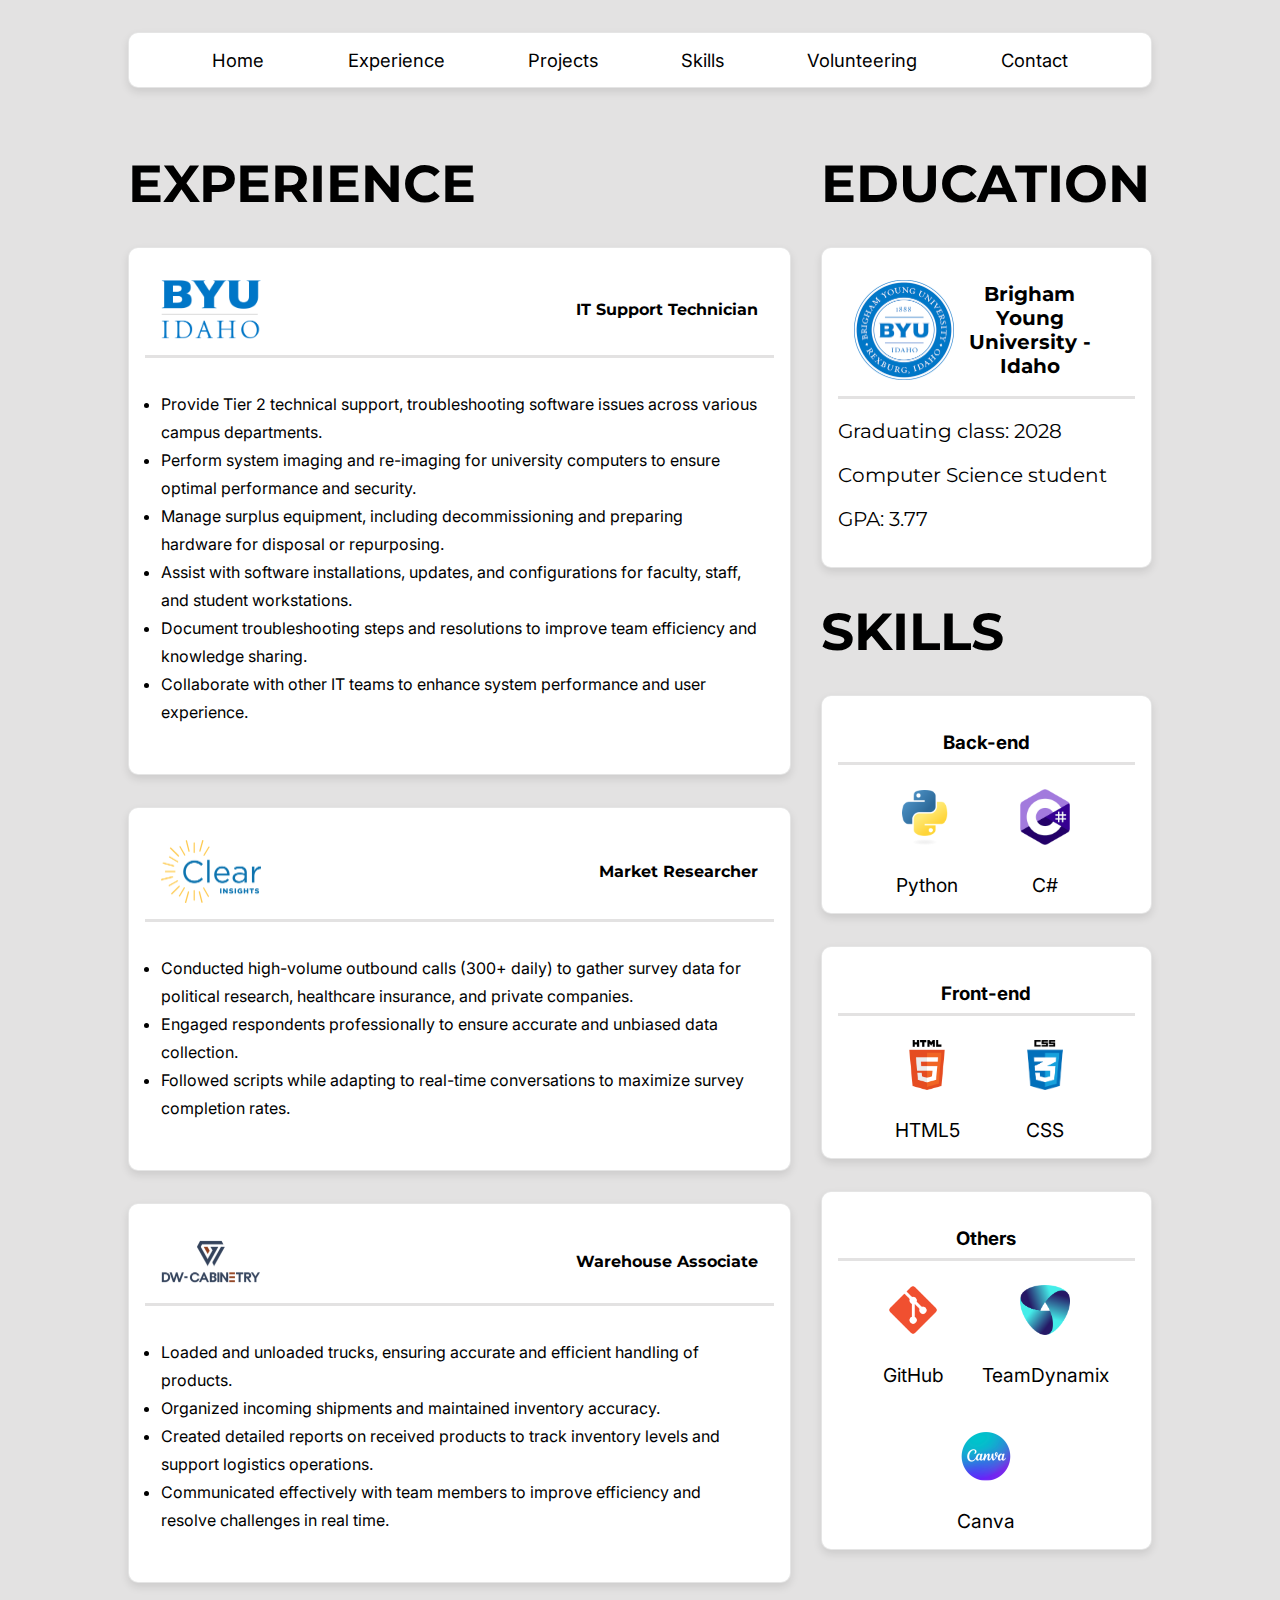
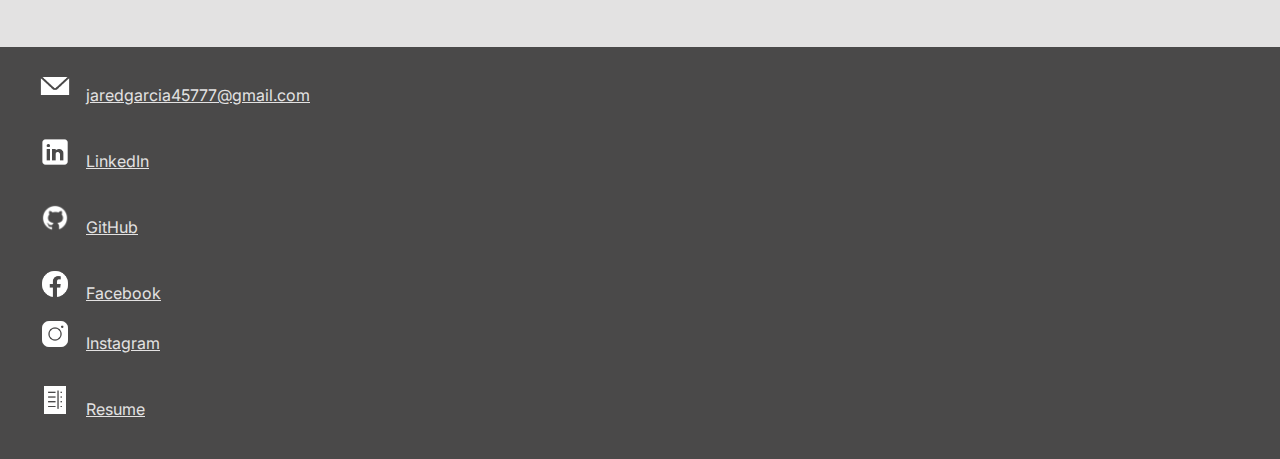
==== experience.html @ 70944065 "home page" ====
<!DOCTYPE html>
<html lang="en">
<head>
  <meta charset="UTF-8" />
  <meta name="viewport" content="width=device-width, initial-scale=1.0" />
  <title>Jared Garcia</title>
  <link rel="stylesheet" href="styles.css" />
</head>

<body>
  <div class="main-content">
    <header>
      <nav class="nav-bar">
        <ul>
          <li><a href="#home">Home</a></li>
          <li><a href="#experience">Experience</a></li>
          <li><a href="#projects">Projects</a></li>
          <li><a href="#skills">Skills</a></li>
          <li><a href="#volunteering">Volunteering</a></li>
          <li><a href="#contact">Contact</a></li>
        </ul>
      </nav>
    </header>

    <main>
      <!-- Experience Section -->
      <section id="experience-skills-grid">
        <section id="experience" class="experience-section">
          <h2 class="section-title">Experience</h2>
  
          <div class="experience-box">
            <div class="experience-header">
              <img src="images/BYUI-logo.png" alt="BYU-Idaho logo" />
              <p>IT Support Technician</p>
            </div>
            <div class="line"></div>
            <ul>
              <li>Provide Tier 2 technical support, troubleshooting software issues across various campus departments.</li>
              <li>Perform system imaging and re-imaging for university computers to ensure optimal performance and security.</li>
              <li>Manage surplus equipment, including decommissioning and preparing hardware for disposal or repurposing.</li>
              <li>Assist with software installations, updates, and configurations for faculty, staff, and student workstations.</li>
              <li>Document troubleshooting steps and resolutions to improve team efficiency and knowledge sharing.</li>
              <li>Collaborate with other IT teams to enhance system performance and user experience.</li>
            </ul>
          </div>
  
          <div class="experience-box">
            <div class="experience-header">
              <img src="images/clear-insights-logo.png" alt="Clear Insights logo" />
              <p>Market Researcher</p>
            </div>
            <div class="line"></div>
            <ul>
              <li>Conducted high-volume outbound calls (300+ daily) to gather survey data for political research, healthcare insurance, and private companies.</li>
              <li>Engaged respondents professionally to ensure accurate and unbiased data collection.</li>
              <li>Followed scripts while adapting to real-time conversations to maximize survey completion rates.</li>
            </ul>
          </div>
  
          <div class="experience-box">
            <div class="experience-header">
              <img src="images/wd-logo.png" alt="Warehouse logo" />
              <p>Warehouse Associate</p>
            </div>
            <div class="line"></div>
            <ul>
              <li>Loaded and unloaded trucks, ensuring accurate and efficient handling of products.</li>
              <li>Organized incoming shipments and maintained inventory accuracy.</li>
              <li>Created detailed reports on received products to track inventory levels and support logistics operations.</li>
              <li>Communicated effectively with team members to improve efficiency and resolve challenges in real time.</li>
            </ul>
          </div>
        </section>
  
        <!-- Education & Skills Section -->
        <section id="skills" class="education-skills-section">
          <h2 class="section-title">Education</h2>
  
          <div class="education-box">
            <div class="education-header">
              <img src="images/byui-logo-2.png" alt="BYU-Idaho logo" />
              <p>Brigham Young University - Idaho</p>
            </div>
            <div class="line"></div>
            <p>Graduating class: 2028</p>
            <p>Computer Science student</p>
            <p>GPA: 3.77</p>
          </div>
  
          <h2 class="section-title">Skills</h2>
  
          <div class="skills-box">
            <h3>Back-end</h3>
            <div class="line"></div>
            <div class="skills-icons">
              <div><img src="images/python-logo.png" alt="Python logo" /><p>Python</p></div>
              <div><img src="images/c-logo.png" alt="c-logo"><p>C#</p></div>
            </div>
          </div>
  
          <div class="skills-box">
            <h3>Front-end</h3>
            <div class="line"></div>
            <div class="skills-icons">
              <div><img src="images/html-logo.png" alt="HTML logo" /><p>HTML5</p></div>
              <div><img src="images/css-logo.png" alt="CSS logo"/><p>CSS</p></div>
            </div>
          </div>
  
          <div class="skills-box">
            <h3>Others</h3>
            <div class="line"></div>
            <div class="skills-icons">
              <div><img src="images/git-logo.png" alt="git-logo"> <p>GitHub</p></div>
              <div><img src="images/TeamDynamix-Icon.png" alt="TeamDynamix-logo"><p>TeamDynamix</p></div>
              <div><img src="images/canva-logo.png" alt=""><p>Canva</p></div>
            </div>
          </div>
        </section>
      </section>
    </main>
  </div>

  <!-- Footer -->
  <footer id="contact">
    <div class="footer-container">
      <a href="mailto:jaredgarcia45777@gmail.com" target="_blank"><img src="images/email-logo.png" alt="Mail icon"/> <p>jaredgarcia45777@gmail.com</p></a>

      <a href="https://www.linkedin.com/in/jared-garcia-orozco/" target="_blank"><img src="images/linkedin-logo.png" alt="LinkedIn logo" /><p>LinkedIn</p></a>

      <a href="https://github.com/jaredgarcia0" target="_blank"><img src="images/github-logo.png" alt="GitHub logo" /><p>GitHub</p></a>

      <a href="https://www.facebook.com/saskeushija.garcia/" target="_blank"><img src="images/facebook-logo.png" alt="Facebook logo" />Facebook</a>

      <a href="https://www.instagram.com/jared.garcia15/" target="_blank"><img src="images/instagram-logo.png" alt="Instagram logo" /><p>Instagram</p></a>

      <a href="Jared Garcia Orozco.pdf" target="_blank"><img src="images/resume-icon.png" alt="Resume icon" /><p>Resume</p></a>
    </div>
  </footer>
</body>
</html>
---- styles.css ----
@import url('https://fonts.googleapis.com/css2?family=Inter:ital,opsz,wght@0,14..32,100..900;1,14..32,100..900&family=Montserrat:ital,wght@0,100..900;1,100..900&display=swap');

:root {
  --background-color-light: #e3e2e2;
  --secondary-background-color-light: #fff;
  --text-color-light: #000;
  --secondary-color-light: #4B0082;

  --background-color-dark: #393E41;
  --text-color-dark: #F6f7eb;
  --secondary-color-dark: #4B0082;
}

body {
  font-family: 'Inter', sans-serif;
  background-color: var(--background-color-light);
  color: var(--text-color-light);
  padding: 0;
  display: grid;
  margin: 0;
}

.main-content{
  width: 80%;
  margin: 0 auto;
} 

/***************** NAVIGATION **************/
.nav-bar {
  margin: 2rem auto;
  background-color: var(--secondary-background-color-light);
  padding: 1rem 0;
  border-radius: 10px;
  box-shadow: 0 4px 8px rgba(0, 0, 0, 0.1);
  border: 1px solid rgba(0, 0, 0, 0.1);
}

.nav-bar ul {
  display: flex;
  justify-content: space-evenly;
  align-items: center;
  list-style-type: none;
  margin: 0;
  padding: 0;
}

.nav-bar ul a {
  font-size: 1.15rem;
  text-decoration: none;
  color: var(--text-color-light);
}

.nav-bar ul a:hover {
  color: var(--secondary-color-light);
}

/***************** HOME HERO **************/
.home-hero {
  display: grid;
  grid-template-columns: 1fr auto;
  align-items: center;
  gap: 0.5rem;
  padding: 1rem 0 3rem;
}

.text-container {
  padding: 0.5rem;
  margin-bottom: 3rem;
}

.home-title {
  font-size: 4rem;
  font-family: 'Montserrat', sans-serif;
  text-align: center;
  margin: 3rem auto 1.5rem;
}

.divider {
  background-color: black;
  width: 350px;
  height: 2px;
  margin: 0 auto;
}

.home-description {
  font-size: 1.6rem;
  text-align: center;
  width: 80%;
  margin: 2rem auto 0;
}

.my-photo-container {
  display: flex;
  justify-content: center;
  padding: 30px;
}

.my-photo {
  width: 250px;
  border-radius: 10%;
}

/**************** EXPEREINCE, EDUCATION & SKILLS GRID ***********/
#experience-skills-grid{
    width: 100%;
    margin: auto;
    display: grid;
    grid-gap: 30px;
    grid-template-columns: 2fr 1fr;
    min-height: 300px;

}



/**************** EXPERIENCE & EDUCATION **************/

.section-title {
  font-size: 3.25rem;
  color: var(--text-color-light);
  text-transform: uppercase;
  font-family: 'Montserrat', sans-serif;
  /* text-align: center; */
  margin: 2rem 0;
}

.experience-box, .education-box, .skills-box {
  background-color: var(--secondary-background-color-light);
  color: black;
  border-radius: 10px;
  margin-bottom: 2rem;
  box-shadow: 0 4px 8px rgba(0, 0, 0, 0.1);
  border: 1px solid rgba(0, 0, 0, 0.1);
  padding: 1rem;
  transition: transform 0.3s ease;
}

.experience-header, .education-header {
  display: flex;
  justify-content: space-between;
  align-items: center;
  margin: 1rem;
}

.experience-header img, .education-header img {
  width: 100px;
}

.experience-header p {
font-weight: bold;
font-family: 'Montserrat', sans-serif;
}

.education-header p{
  padding-right: 5%;
  font-weight: bold;
  margin: auto 0;
  font-family: 'Montserrat', sans-serif;
  text-align: center;
}

.experience-box ul {
  padding: 1rem;
  line-height: 1.75;
}

.education-box p{
    font-family: 'Montserrat', sans-serif;
    font-size: 1.25rem;
}

.line {
  background-color: var(--background-color-light);
  width: 100%;
  height: 3px;
}

/**************** SKILLS **************/

.skills-box {
  display: flex;
  flex-direction: column;
  align-items: center;
  text-align: center;
  flex-wrap: wrap;
  padding: 1rem;
}

.skills-box h3 {
  margin-bottom: 0.5rem;
}

.skills-box img {
  width: 50px;
  margin: 0.5rem;
  padding: 1rem;
  padding-bottom: 1rem;
}

.skills-box p {
  margin: 0.5rem;
}

.skills-icons {
  display: flex;
  justify-content: center;
  align-items: center;
  gap: 20px; /* space between images */
  flex-wrap: wrap; /* Optional: allows wrapping on smaller screens */
}

.skills-icons p{
  padding: 0;
  margin: 0;
  font-size: 1.2rem;
}

/****************** PROJECTS *********************/
.projects-box-grid{
  display: grid;
  grid-template-columns: 1fr 1fr;
  grid-gap: 30px;
}

.projects-box{
  background-color: var(--secondary-background-color-light);
  color: black;
  border-radius: 10px;
  margin-bottom: 2rem;
  box-shadow: 0 4px 8px rgba(0, 0, 0, 0.1);
  border: 1px solid rgba(0, 0, 0, 0.1);
  padding: 1rem;
  transition: transform 0.3s ease;
  display: flex;
  align-items: center;
  flex-direction: column;
}

.projects-box img{
  width: 400px;
  border-radius: 3%;
  transition: transform 0.3s ease, opacity 0.3s ease, box-shadow 0.3s ease;
}

.projects-box img:hover {
  transform: scale(1.05);
  opacity: 0.9;
  box-shadow: 0 8px 16px rgba(0, 0, 0, 0.2);
}

.projects-box h2{
  text-align: center;
}
.projects-box ul{
  line-height: 1.75;
}

/* **************** VOLUNTEERING ***************** */
.volunteering-box{
  background-color: var(--secondary-background-color-light);
  color: black;
  border-radius: 10px;
  margin-bottom: 2rem;
  box-shadow: 0 4px 8px rgba(0, 0, 0, 0.1);
  border: 1px solid rgba(0, 0, 0, 0.1);
  padding: 1rem;
  transition: transform 0.3s ease;
  display: flex;
  align-items: center;
}

.volunteering-box img{
  width: 200px;
  border-radius: 25px;
  padding: 1rem;
}

.volunteering-box h2{
  text-align: center;
}

.volunteering-box ul{
  line-height: 1.75;
}
/**************** FOOTER **************/
footer {
  width: 100%;
  /* height: 150px; */
  background-color: #4a4949;
  color: white;
  text-align: center;
  padding: 1rem;
  margin-top: 2rem;
  display: flex;
  flex-direction: column;
}

.footer-container{
  display: flex;
  flex-direction: column;
  justify-content: flex-start;
  text-align: left;
}
.footer-container a{
  display: flex;
  flex-direction: row;
  align-items: baseline;
  color: var(--background-color-light);
  padding: .5rem;
  width: 0;
}

.footer-container img {
  width: 30px;
  margin: 0 16px;
  align-items: baseline;
}
.footer-container p{
  margin: 0;
  margin-bottom: 16px;
} */ */
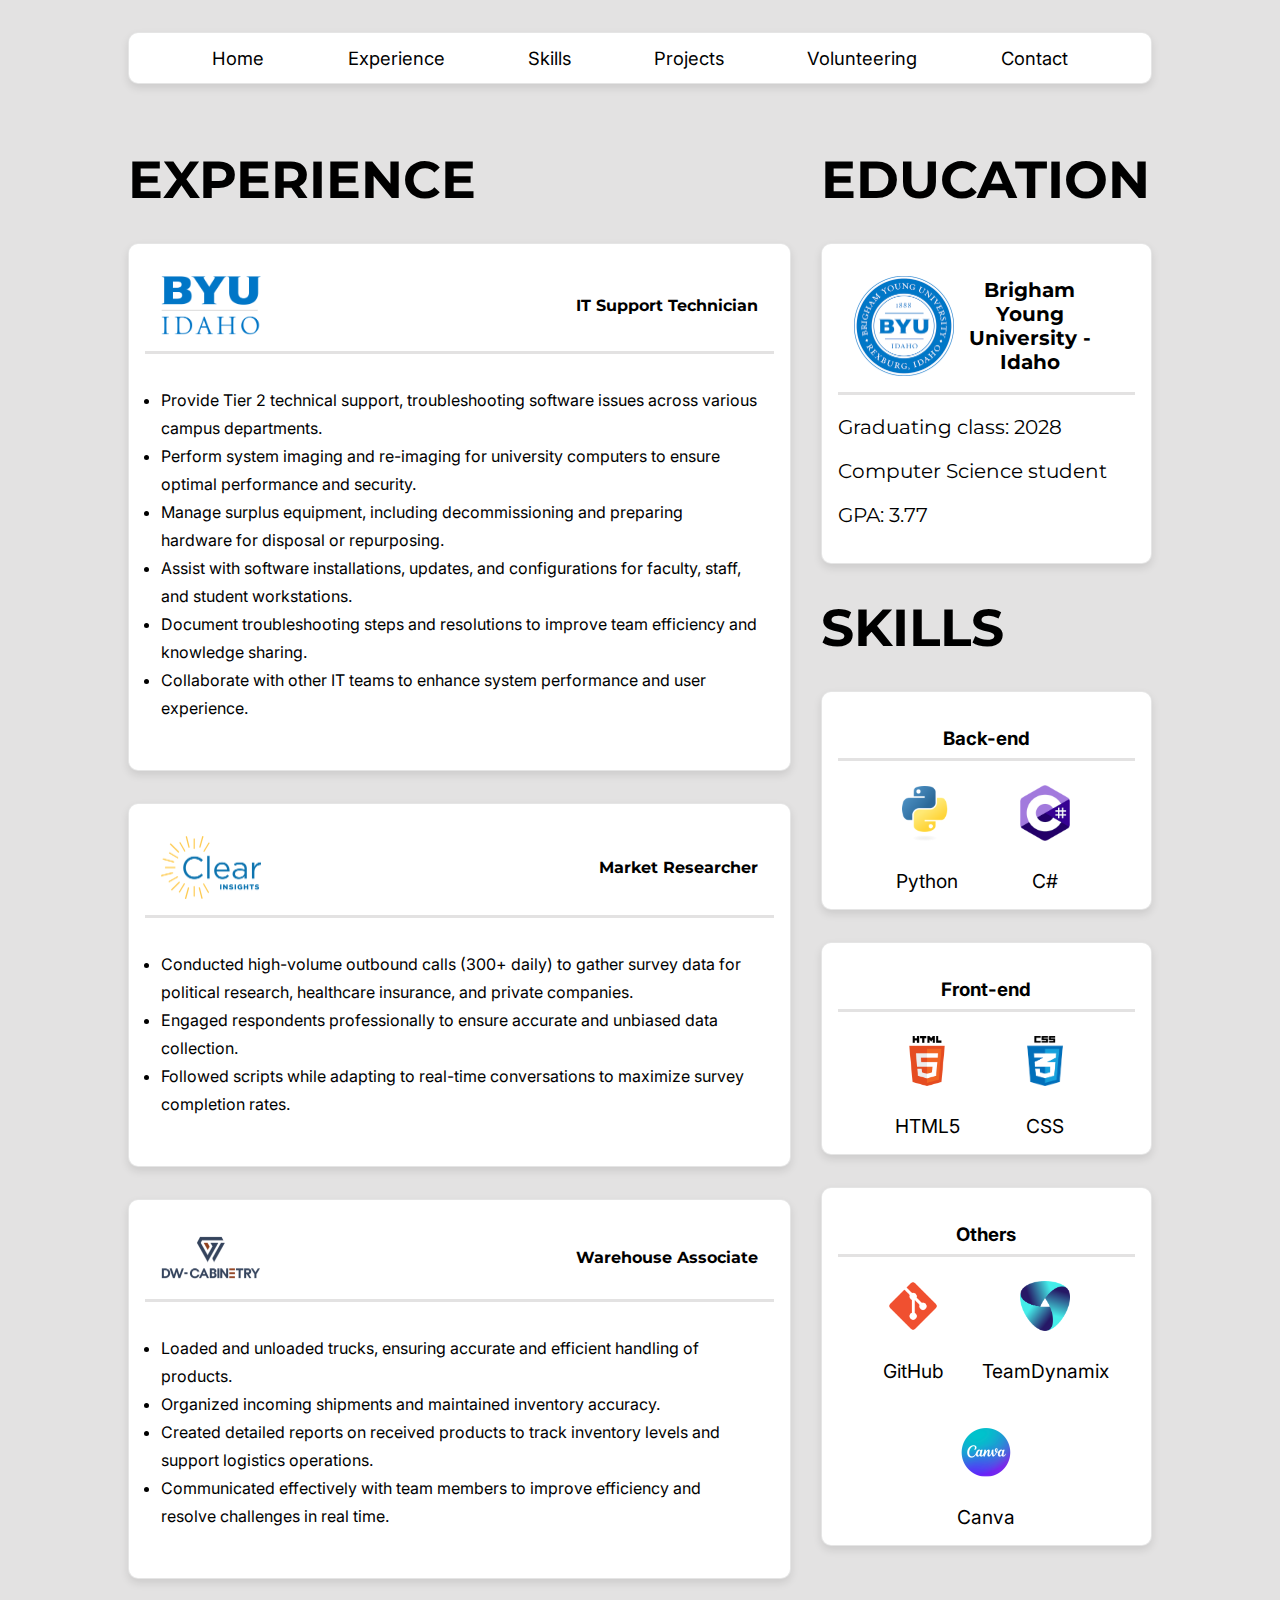
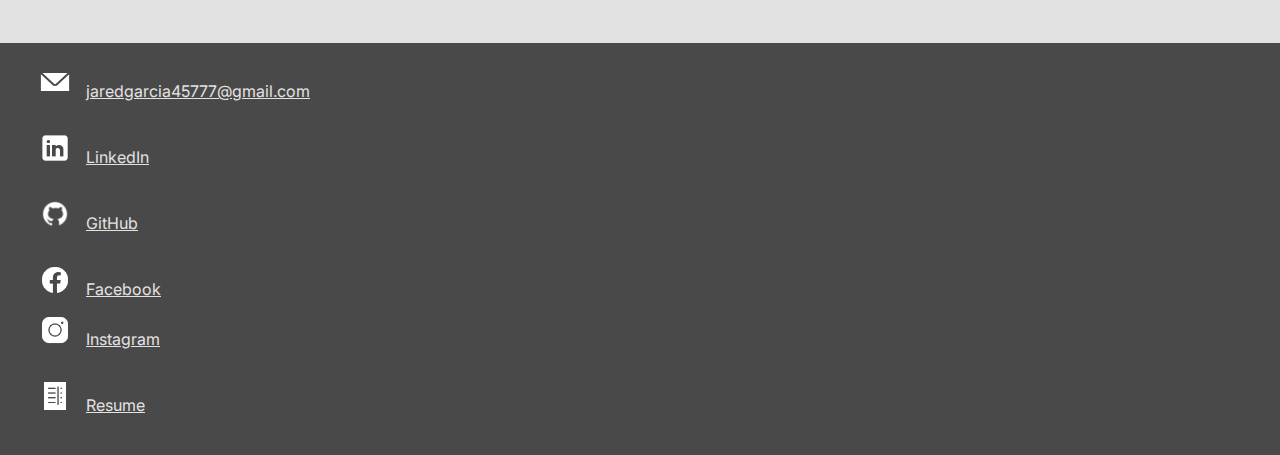
==== commit 07920074: "push" ====
--- a/experience.html
+++ b/experience.html
@@ -12,11 +12,11 @@
     <header>
       <nav class="nav-bar">
         <ul>
-          <li><a href="#home">Home</a></li>
-          <li><a href="#experience">Experience</a></li>
-          <li><a href="#projects">Projects</a></li>
-          <li><a href="#skills">Skills</a></li>
-          <li><a href="#volunteering">Volunteering</a></li>
+          <li><a href="index.html">Home</a></li>
+          <li><a href="experience.html">Experience</a></li>
+          <li><a href="experience.html">Skills</a></li>
+          <li><a href="projects.html">Projects</a></li>
+          <li><a href="volunteering.html">Volunteering</a></li>
           <li><a href="#contact">Contact</a></li>
         </ul>
       </nav>
--- a/styles.css
+++ b/styles.css
@@ -29,10 +29,10 @@
 .nav-bar {
   margin: 2rem auto;
   background-color: var(--secondary-background-color-light);
-  padding: 1rem 0;
   border-radius: 10px;
   box-shadow: 0 4px 8px rgba(0, 0, 0, 0.1);
   border: 1px solid rgba(0, 0, 0, 0.1);
+  overflow: hidden;
 }
 
 .nav-bar ul {
@@ -41,7 +41,8 @@
   align-items: center;
   list-style-type: none;
   margin: 0;
-  padding: 0;
+  padding: 14px 16px;
+
 }
 
 .nav-bar ul a {
@@ -51,8 +52,15 @@
 }
 
 .nav-bar ul a:hover {
-  color: var(--secondary-color-light);
-}
+  background-color: #4a4949;
+  color: white;
+}
+
+.nav-bar a{
+  padding: 14px 16px;
+  transition: all 0.3s ease;
+}
+
 
 /***************** HOME HERO **************/
 .home-hero {
@@ -93,13 +101,45 @@
   display: flex;
   justify-content: center;
   padding: 30px;
+  position: relative;
 }
 
 .my-photo {
   width: 250px;
   border-radius: 10%;
-}
-
+  display: block;
+  height: auto;
+}
+
+.overlay {
+  position: absolute;
+  top: 0;
+  bottom: 0;
+  left: 0;
+  right: 0; 
+  height: 100%;
+  width: 100%;
+  opacity: 0;
+  transition: .5s ease;
+  background-color: #008CBA;
+  border-radius: 10%;
+}
+
+.my-photo-container:hover .overlay {
+  opacity: 1;
+}
+
+.text {
+  color: white;
+  font-size: 20px;
+  position: absolute;
+  top: 50%;
+  left: 50%;
+  -webkit-transform: translate(-50%, -50%);
+  -ms-transform: translate(-50%, -50%);
+  transform: translate(-50%, -50%);
+  text-align: center;
+}
 /**************** EXPEREINCE, EDUCATION & SKILLS GRID ***********/
 #experience-skills-grid{
     width: 100%;
@@ -318,4 +358,59 @@
 .footer-container p{
   margin: 0;
   margin-bottom: 16px;
-} */ */
+} 
+
+/* ************** responsiveness ************ */
+
+@media screen and (max-width: 900px) {
+  .main-content {
+    width: 95%;
+  }
+
+  .nav-bar ul {
+    flex-direction: column;
+    padding: 0;
+  }
+
+  .nav-bar ul a {
+    width: 100%;
+    text-align: center;
+    padding: 10px;
+  }
+
+  .home-title {
+    font-size: 2.5rem;
+  }
+
+  .home-description {
+    font-size: 1.2rem;
+    width: 100%;
+  }
+
+  .my-photo {
+    display: flex;
+    flex-direction: column;
+    max-width: 250px;
+  }
+
+  #experience-skills-grid, .projects-box-grid {
+    grid-template-columns: 1fr;
+  }
+
+  .skills-icons {
+    flex-wrap: wrap;
+    justify-content: center;
+  }
+
+  .projects-box img {
+    width: 100%;
+  }
+
+  .footer-container {
+    text-align: center;
+  }
+
+  .footer-container a {
+    justify-content: center;
+  }
+}
